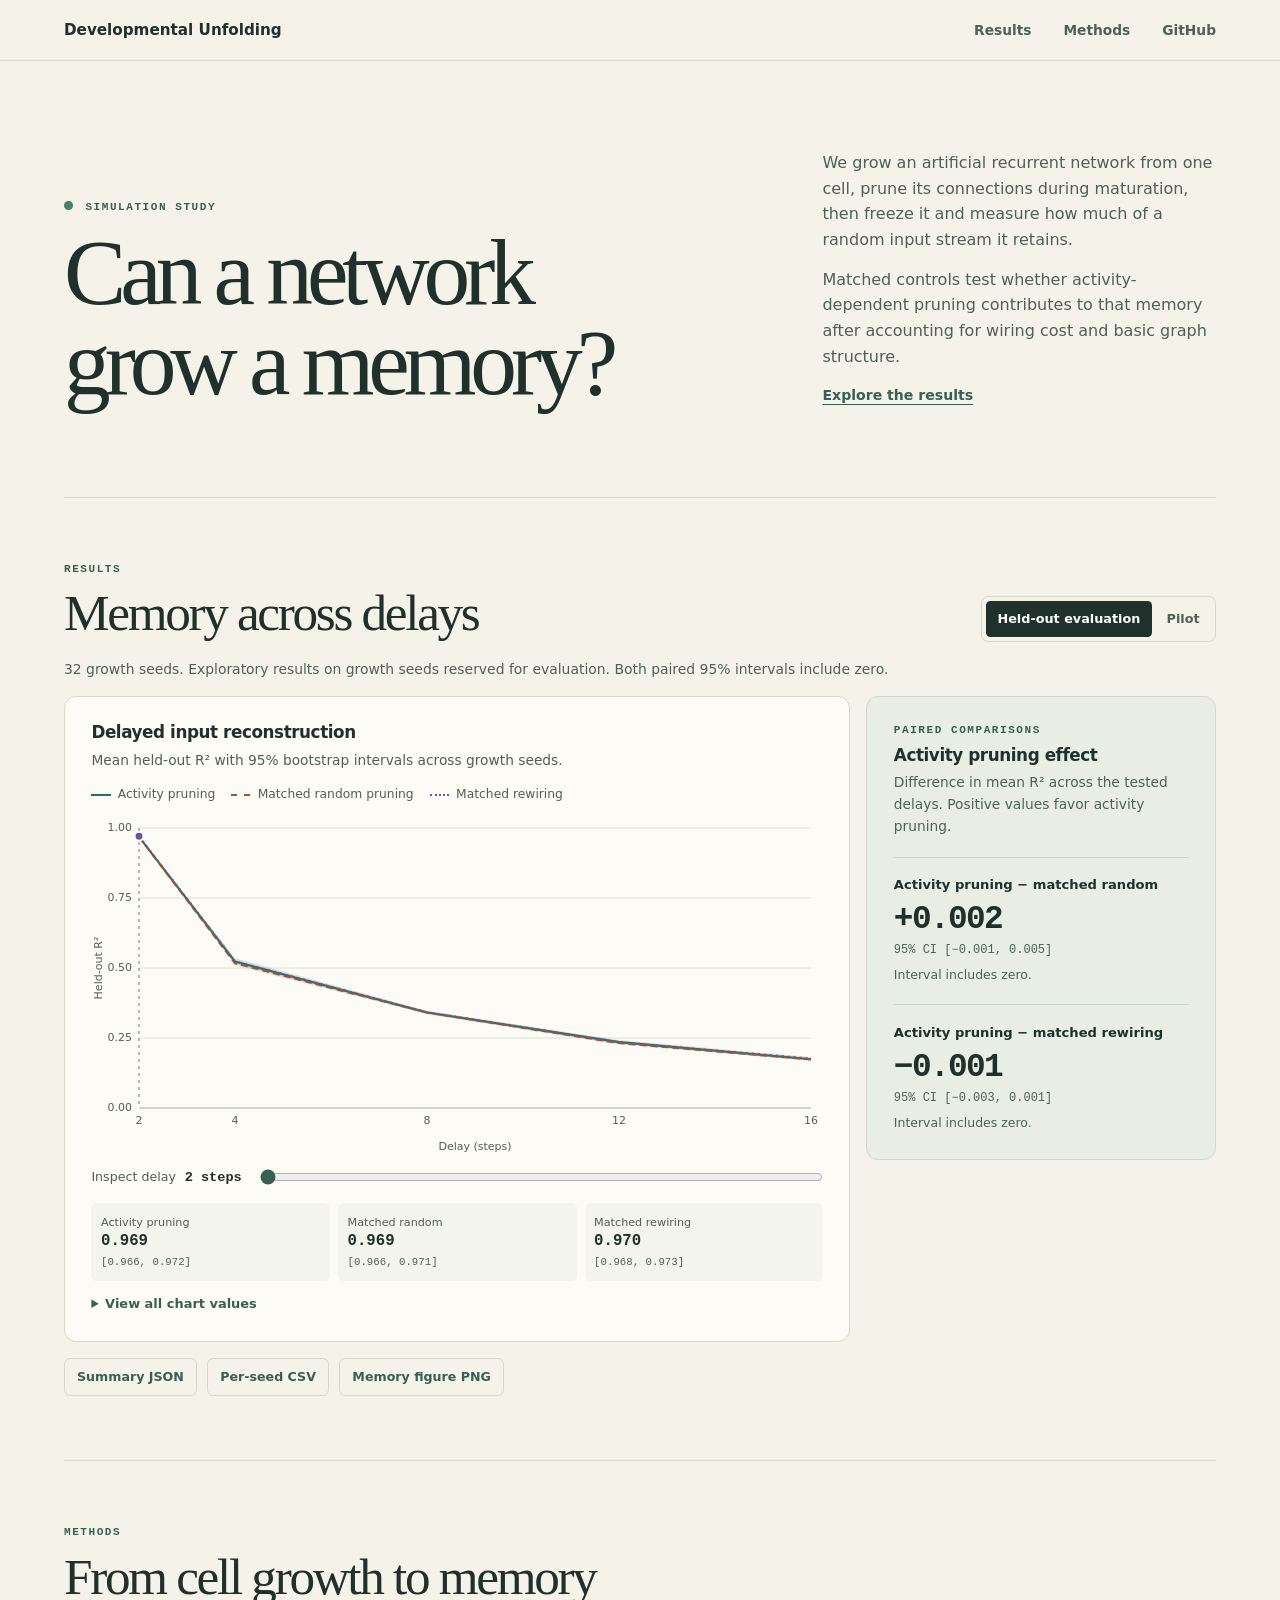
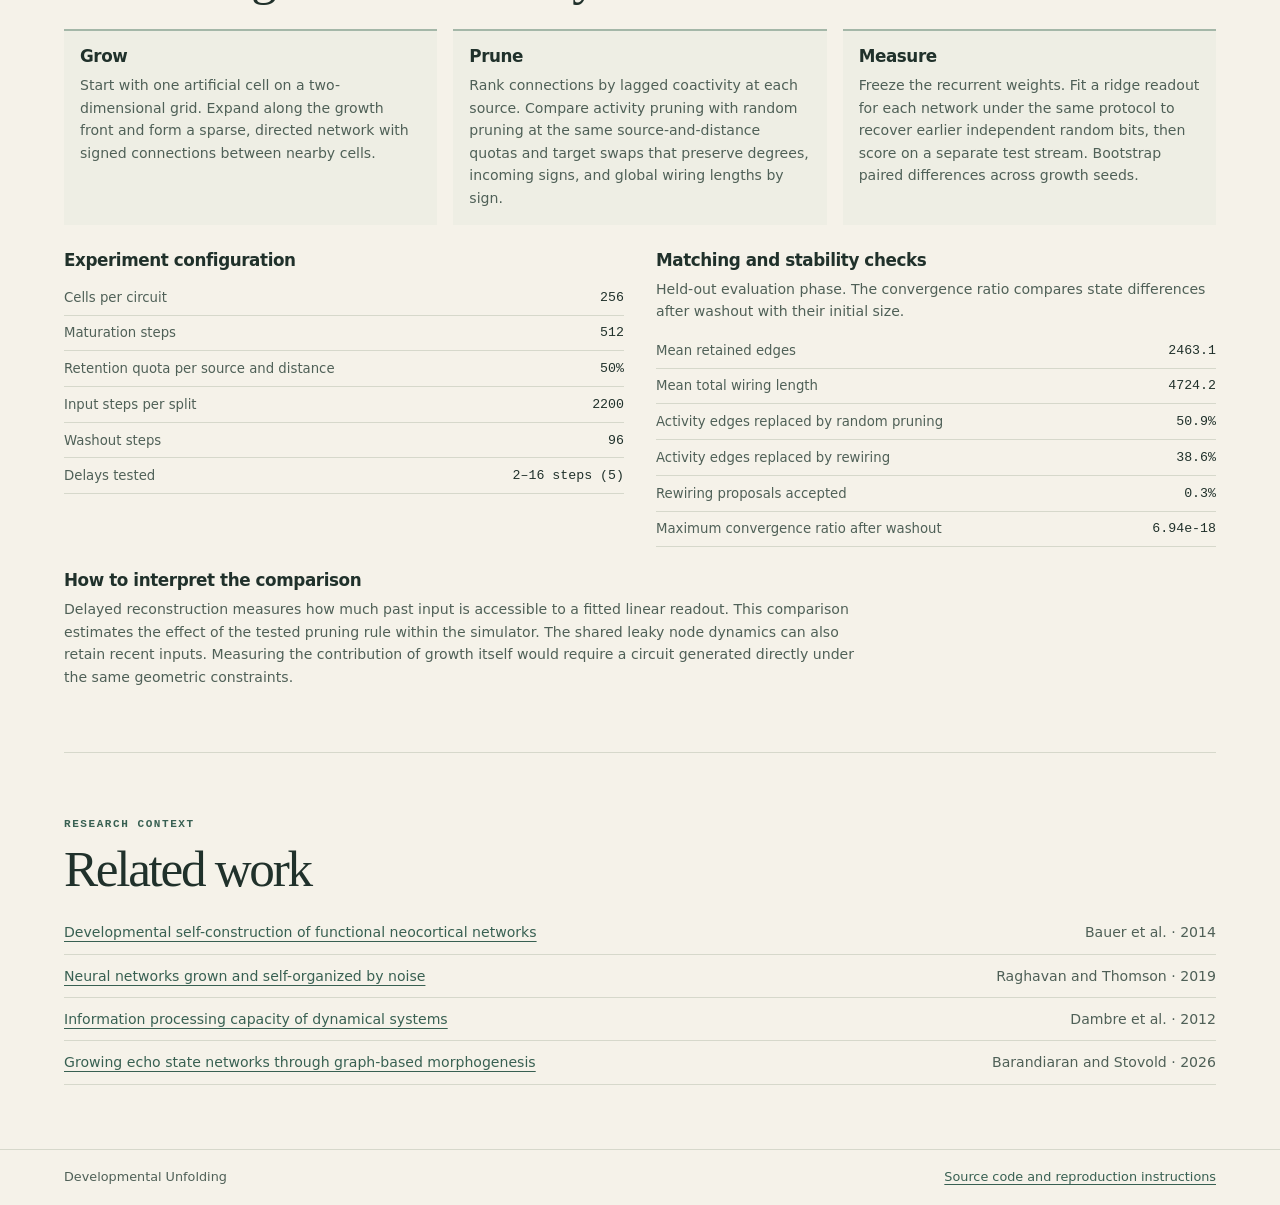
==== docs/index.html @ 9f4c49a3 "Implement developmental pruning memory experiment and report" ====
<!doctype html>
<html lang="en">
<head>
  <meta charset="utf-8">
  <meta name="viewport" content="width=device-width, initial-scale=1">
  <meta name="theme-color" content="#f5f2e9">
  <meta name="description" content="A reproducible simulation study of how local developmental rules shape short-term memory in artificial recurrent networks.">
  <title>Developmental Unfolding · Research Report</title>
  <link rel="stylesheet" href="styles.css">
  <script src="app.js" defer></script>
</head>
<body>
  <a class="skip-link" href="#main">Skip to content</a>
  <header class="site-header" id="top">
    <div class="shell header-inner">
      <a href="#top" class="site-name">Developmental Unfolding</a>
      <nav aria-label="Report sections">
        <a href="#results">Results</a>
        <a href="#methods">Methods</a>
        <a href="https://github.com/statsleelab/developmental-unfolding">GitHub</a>
      </nav>
    </div>
  </header>

  <main id="main" class="shell">
    <section class="intro" aria-labelledby="title">
      <div class="intro-title">
        <p class="eyebrow"><span class="status-dot" aria-hidden="true"></span> Simulation study</p>
        <h1 id="title">Can a network<br class="title-break"> grow a memory?</h1>
      </div>
      <div class="abstract">
        <p>We grow an artificial recurrent network from one cell, prune its connections during maturation, then freeze it and measure how much of a random input stream it retains.</p>
        <p>Matched controls test whether activity-dependent pruning contributes to that memory after accounting for wiring cost and basic graph structure.</p>
        <a class="text-link" href="#results">Explore the results</a>
      </div>
    </section>

    <section class="results" id="results" aria-labelledby="results-heading">
      <div class="section-heading">
        <div>
          <p class="eyebrow">Results</p>
          <h2 id="results-heading">Memory across delays</h2>
        </div>
        <div class="phase-picker" aria-label="Experiment phase">
          <button type="button" id="evaluation-button" aria-pressed="true">Held-out evaluation</button>
          <button type="button" id="pilot-button" aria-pressed="false">Pilot</button>
        </div>
      </div>
      <p id="data-status" class="data-status" role="status">Loading experiment results…</p>
      <div id="results-content" hidden>
        <p class="experiment-note" id="experiment-note" aria-live="polite"></p>
        <div class="result-grid">
          <div class="chart-card" aria-labelledby="chart-title">
            <div class="chart-heading">
              <div>
                <h3 id="chart-title">Delayed input reconstruction</h3>
                <p>Mean held-out R² with 95% bootstrap intervals across growth seeds.</p>
              </div>
            </div>
            <ul class="legend" aria-label="Chart legend">
              <li><span class="swatch activity" aria-hidden="true"></span>Activity pruning</li>
              <li><span class="swatch random" aria-hidden="true"></span>Matched random pruning</li>
              <li><span class="swatch rewired" aria-hidden="true"></span>Matched rewiring</li>
            </ul>
            <canvas id="memory-chart" aria-hidden="true"></canvas>
            <div class="delay-control">
              <label for="delay-slider">Inspect delay <output id="delay-value" for="delay-slider"></output></label>
              <input type="range" id="delay-slider" min="0" max="1" value="0" step="1">
            </div>
            <div class="delay-values" id="delay-scores" aria-live="polite"></div>
            <details>
              <summary>View all chart values</summary>
              <div class="table-scroll" tabindex="0" role="region" aria-label="Scrollable memory values table">
                <table>
                  <caption>Mean R² and 95% bootstrap intervals by delay.</caption>
                  <thead><tr><th scope="col">Delay</th><th scope="col">Activity pruning</th><th scope="col">Matched random</th><th scope="col">Matched rewiring</th></tr></thead>
                  <tbody id="curve-rows"></tbody>
                </table>
              </div>
            </details>
          </div>

          <aside class="contrast-card" aria-labelledby="contrasts-heading">
            <p class="eyebrow">Paired comparisons</p>
            <h3 id="contrasts-heading">Activity pruning effect</h3>
            <p>Difference in mean R² across the tested delays. Positive values favor activity pruning.</p>
            <div id="contrast-values" aria-live="polite"></div>
          </aside>
        </div>
        <div class="downloads" aria-label="Experiment downloads">
          <a href="results.json" download>Summary JSON</a>
          <a href="seed-results.csv" download>Per-seed CSV</a>
          <a href="memory-curve.png" download>Memory figure PNG</a>
        </div>
      </div>
      <noscript><p>JavaScript is required for the interactive results. <a href="results.json">Open the summary JSON</a> or <a href="seed-results.csv">download the per-seed results</a>.</p></noscript>
    </section>

    <section class="methods" id="methods" aria-labelledby="methods-heading">
      <p class="eyebrow">Methods</p>
      <h2 id="methods-heading">From cell growth to memory</h2>
      <ol class="method-list">
        <li>
          <h3>Grow</h3>
          <p>Start with one artificial cell on a two-dimensional grid. Expand along the growth front and form a sparse, directed network with signed connections between nearby cells.</p>
        </li>
        <li>
          <h3>Prune</h3>
          <p>Rank connections by lagged coactivity at each source. Compare activity pruning with random pruning at the same source-and-distance quotas and target swaps that preserve degrees, incoming signs, and global wiring lengths by sign.</p>
        </li>
        <li>
          <h3>Measure</h3>
          <p>Freeze the recurrent weights. Fit a ridge readout for each network under the same protocol to recover earlier independent random bits, then score on a separate test stream. Bootstrap paired differences across growth seeds.</p>
        </li>
      </ol>
      <div class="method-details">
        <div>
          <h3>Experiment configuration</h3>
          <dl id="config-values" class="info-list"></dl>
        </div>
        <div>
          <h3>Matching and stability checks</h3>
          <p class="method-caption" id="diagnostic-note">Diagnostics follow the selected experiment phase.</p>
          <dl id="diagnostic-values" class="info-list"></dl>
        </div>
      </div>
      <div class="interpretation">
        <h3>How to interpret the comparison</h3>
        <p>Delayed reconstruction measures how much past input is accessible to a fitted linear readout. This comparison estimates the effect of the tested pruning rule within the simulator. The shared leaky node dynamics can also retain recent inputs. Measuring the contribution of growth itself would require a circuit generated directly under the same geometric constraints.</p>
      </div>
    </section>

    <section class="references" aria-labelledby="references-heading">
      <p class="eyebrow">Research context</p>
      <h2 id="references-heading">Related work</h2>
      <ul>
        <li><a href="https://doi.org/10.1371/journal.pcbi.1003994">Developmental self-construction of functional neocortical networks</a><span>Bauer et al. · 2014</span></li>
        <li><a href="https://proceedings.neurips.cc/paper/2019/hash/1e6e0a04d20f50967c64dac2d639a577-Abstract.html">Neural networks grown and self-organized by noise</a><span>Raghavan and Thomson · 2019</span></li>
        <li><a href="https://doi.org/10.1038/srep00514">Information processing capacity of dynamical systems</a><span>Dambre et al. · 2012</span></li>
        <li><a href="https://eprints.whiterose.ac.uk/id/eprint/245447/">Growing echo state networks through graph-based morphogenesis</a><span>Barandiaran and Stovold · 2026</span></li>
      </ul>
    </section>
  </main>

  <footer class="site-footer">
    <div class="shell footer-inner">
      <span>Developmental Unfolding</span>
      <a href="https://github.com/statsleelab/developmental-unfolding">Source code and reproduction instructions</a>
    </div>
  </footer>
</body>
</html>
---- docs/styles.css ----
:root {
  color-scheme: light;
  --page: #f5f2e9;
  --paper: #fdfbf5;
  --ink: #20312b;
  --muted: #4f6057;
  --border: #d6d8cb;
  --accent: #386052;
  --activity: #24725e;
  --random: #a0522d;
  --rewired: #6357a0;
  --serif: Georgia, "Times New Roman", serif;
  --sans: system-ui, -apple-system, BlinkMacSystemFont, "Segoe UI", sans-serif;
  --mono: "IBM Plex Mono", ui-monospace, SFMono-Regular, Consolas, monospace;
}

*, *::before, *::after { box-sizing: border-box; }
html { scroll-padding-top: 1.5rem; }
body { margin: 0; background: var(--page); color: var(--ink); font: 1rem/1.6 var(--sans); }
a { color: var(--accent); text-underline-offset: .25em; }
a:hover { color: var(--ink); }
button, input { font: inherit; }
button { cursor: pointer; }
:focus-visible { outline: 2px solid var(--accent); outline-offset: 4px; }
h1, h2, h3, p, ul, ol, dl { margin: 0; }
h1, h2, h3 { line-height: 1.12; }
[hidden] { display: none !important; }

.shell { width: min(100% - 3rem, 72rem); margin-inline: auto; }
.skip-link { position: fixed; z-index: 2; top: .75rem; left: .75rem; padding: .5rem 1rem; background: var(--paper); transform: translateY(-200%); }
.skip-link:focus { transform: none; }
.site-header { border-bottom: 1px solid var(--border); }
.header-inner, .footer-inner { display: flex; align-items: center; justify-content: space-between; gap: 1rem; padding-block: 1.1rem; }
.site-name { color: var(--ink); font-weight: 730; font-size: .95rem; text-decoration: none; }
.site-header nav { display: flex; align-items: center; gap: clamp(1rem, 3vw, 2rem); }
.site-header nav a { color: var(--muted); font-size: .86rem; font-weight: 640; text-decoration: none; }
.site-header nav a:hover { color: var(--ink); text-decoration: underline; }

.intro { display: grid; grid-template-columns: minmax(0, 1.5fr) minmax(0, .85fr); gap: 2rem 4rem; align-items: end; padding-block: clamp(3.3rem, 7vw, 6rem); border-bottom: 1px solid var(--border); }
.eyebrow { color: var(--accent); font: 700 .69rem/1.4 var(--mono); letter-spacing: .14em; text-transform: uppercase; }
.status-dot { display: inline-block; width: .55rem; height: .55rem; margin-right: .28rem; border-radius: 50%; background: #448269; }
h1, h2 { font-family: var(--serif); font-weight: 400; }
h1 { margin-top: .8rem; font-size: clamp(3rem, 7.3vw, 6.75rem); line-height: .96; letter-spacing: -.065em; }
h2 { margin-top: .45rem; font-size: clamp(2.05rem, 4vw, 3.25rem); letter-spacing: -.045em; }
h3 { font-size: 1.05rem; font-weight: 720; letter-spacing: -.025em; }
.abstract { color: var(--muted); max-width: 28rem; }
.abstract > * + * { margin-top: .9rem; }
.text-link { display: inline-flex; align-items: center; gap: .6rem; font-size: .88rem; font-weight: 720; }

.results, .methods, .references { padding-block: clamp(2.5rem, 5vw, 4rem); }
.section-heading { display: flex; justify-content: space-between; align-items: end; flex-wrap: wrap; gap: 1.15rem; }
.phase-picker { display: inline-flex; flex-wrap: wrap; gap: .2rem; padding: .24rem; border: 1px solid var(--border); border-radius: .45rem; }
.phase-picker button { border: 0; padding: .48rem .72rem; border-radius: .28rem; background: transparent; color: var(--muted); font-size: .8rem; font-weight: 680; }
.phase-picker button:hover { background: #e8ebe0; color: var(--ink); }
.phase-picker button[aria-pressed="true"] { background: var(--ink); color: white; }
.data-status, .experiment-note { margin-top: 1rem; color: var(--muted); font-size: .87rem; }
.result-grid { display: grid; grid-template-columns: minmax(0, 2.25fr) minmax(16rem, 1fr); gap: 1rem; margin-top: 1rem; align-items: start; }
.chart-card, .contrast-card { padding: clamp(1rem, 3vw, 1.65rem); border: 1px solid var(--border); border-radius: .75rem; }
.chart-card { background: var(--paper); }
.chart-heading p, .contrast-card > p:not(.eyebrow) { font-size: .86rem; color: var(--muted); margin-top: .4rem; }
.legend { display: flex; gap: .45rem 1rem; flex-wrap: wrap; margin-top: .9rem; list-style: none; padding: 0; }
.legend li { display: flex; gap: .45rem; align-items: center; color: var(--muted); font-size: .77rem; }
.swatch { display: inline-block; width: 1.2rem; border-top: 2px solid currentColor; }
.swatch.activity { color: var(--activity); }
.swatch.random { color: var(--random); border-top-style: dashed; }
.swatch.rewired { color: var(--rewired); border-top-style: dotted; }
#memory-chart { display: block; width: 100%; height: clamp(14rem, 29vw, 21rem); margin-top: .7rem; cursor: crosshair; }
.delay-control { display: grid; grid-template-columns: auto minmax(6rem, 1fr); gap: .5rem 1.15rem; align-items: center; margin-top: .55rem; }
.delay-control label { font-size: .79rem; color: var(--muted); }
.delay-control output { padding-inline-start: .35em; color: var(--ink); font: 700 .85rem var(--mono); }
.delay-control input { min-width: 0; width: 100%; margin: 0; accent-color: var(--accent); min-height: 2rem; }
.delay-values { display: grid; grid-template-columns: repeat(3, minmax(0, 1fr)); gap: .5rem; margin-top: .65rem; }
.delay-score { padding: .65rem .6rem; min-width: 0; background: #f3f4ec; border-radius: .35rem; color: var(--muted); font-size: .7rem; }
.delay-score strong { display: block; color: var(--ink); font: 650 .98rem/1.4 var(--mono); font-variant-numeric: tabular-nums; }
.delay-score > span { display: block; }
.delay-score .delay-interval { margin-top: .12rem; font: .67rem/1.45 var(--mono); }
details { margin-top: .8rem; }
summary { width: fit-content; color: var(--accent); cursor: pointer; font-size: .81rem; font-weight: 680; }
.table-scroll { margin-top: .65rem; max-width: 100%; overflow-x: auto; }
table { width: 100%; border-collapse: collapse; font-size: .76rem; }
caption { text-align: left; color: var(--muted); padding-bottom: .35rem; }
th, td { padding: .45rem .5rem; border-bottom: 1px solid var(--border); text-align: left; }
td { font-variant-numeric: tabular-nums; white-space: nowrap; }
.contrast-card { background: #e8eee4; }
.contrast-card h3 { margin-top: .45rem; }
.contrast-item { margin-top: 1.2rem; padding-top: 1.05rem; border-top: 1px solid #cbd7ca; }
.contrast-item h4 { margin: 0; font-size: .82rem; font-weight: 680; }
.contrast-mean { margin-top: .22rem; font: 650 clamp(1.4rem, 3vw, 2.05rem)/1.3 var(--mono); letter-spacing: -.05em; }
.contrast-interval { color: var(--muted); font: .75rem/1.5 var(--mono); }
.contrast-comment { margin-top: .35rem; color: var(--muted); font-size: .78rem; }
.downloads { display: flex; flex-wrap: wrap; gap: .65rem; margin-top: 1rem; }
.downloads a { padding: .5rem .75rem; border: 1px solid var(--border); border-radius: .4rem; font-size: .79rem; font-weight: 650; text-decoration: none; }
.downloads a:hover { background: var(--paper); }
.downloads a span { margin-left: .35rem; }

.methods, .references { border-top: 1px solid var(--border); }
.method-list { display: grid; grid-template-columns: repeat(3, minmax(0, 1fr)); gap: 1rem; list-style: none; padding: 0; margin-top: 1.5rem; }
.method-list li { padding: 1rem; border-top: 2px solid #a4b7a8; background: #eeeee4; }
.method-list p, .method-caption, .interpretation p { margin-top: .5rem; color: var(--muted); font-size: .88rem; }
.method-details { display: grid; grid-template-columns: 1fr 1fr; gap: 1.3rem 2rem; margin-top: 1.6rem; }
.info-list { margin-top: .65rem; }
.info-list > div { display: flex; justify-content: space-between; gap: .55rem; padding-block: .42rem; border-bottom: 1px solid var(--border); font-size: .83rem; }
.info-list dt { color: var(--muted); }
.info-list dd { margin: 0; font-family: var(--mono); text-align: right; }
.interpretation { max-width: 51rem; margin-top: 1.5rem; }
.references ul { margin-top: .9rem; list-style: none; padding: 0; }
.references li { display: flex; justify-content: space-between; flex-wrap: wrap; gap: .1rem .7rem; padding-block: .62rem; border-bottom: 1px solid var(--border); font-size: .88rem; }
.references li > span { color: var(--muted); white-space: nowrap; }
.site-footer { border-top: 1px solid var(--border); }
.footer-inner { color: var(--muted); font-size: .8rem; }

@media (max-width: 59rem) {
  .intro { gap: 1.75rem 2rem; grid-template-columns: minmax(0, 1.3fr) minmax(0, 1fr); }
  .result-grid { grid-template-columns: minmax(0, 1.8fr) minmax(14rem, 1fr); }
}

@media (max-width: 43rem) {
  .shell { width: calc(100% - 2rem); }
  .intro, .result-grid, .method-list, .method-details { grid-template-columns: 1fr; }
  .intro { padding-block: 3rem; }
  .header-inner { flex-wrap: wrap; gap: .35rem 1rem; padding-block: .65rem; }
  .site-header nav a { display: inline-block; padding-block: .28rem; }
  #contrast-values { display: grid; grid-template-columns: 1fr 1fr; gap: .8rem; }
  .footer-inner { flex-wrap: wrap; gap: .35rem 1rem; }
}

@media (max-width: 24rem) {
  .title-break { display: none; }
  .delay-values { grid-template-columns: 1fr; }
  .delay-score { display: grid; grid-template-columns: minmax(0, 1fr) auto; align-items: start; gap: .1rem .4rem; }
  .delay-score .delay-interval { grid-column: span 2; }
}
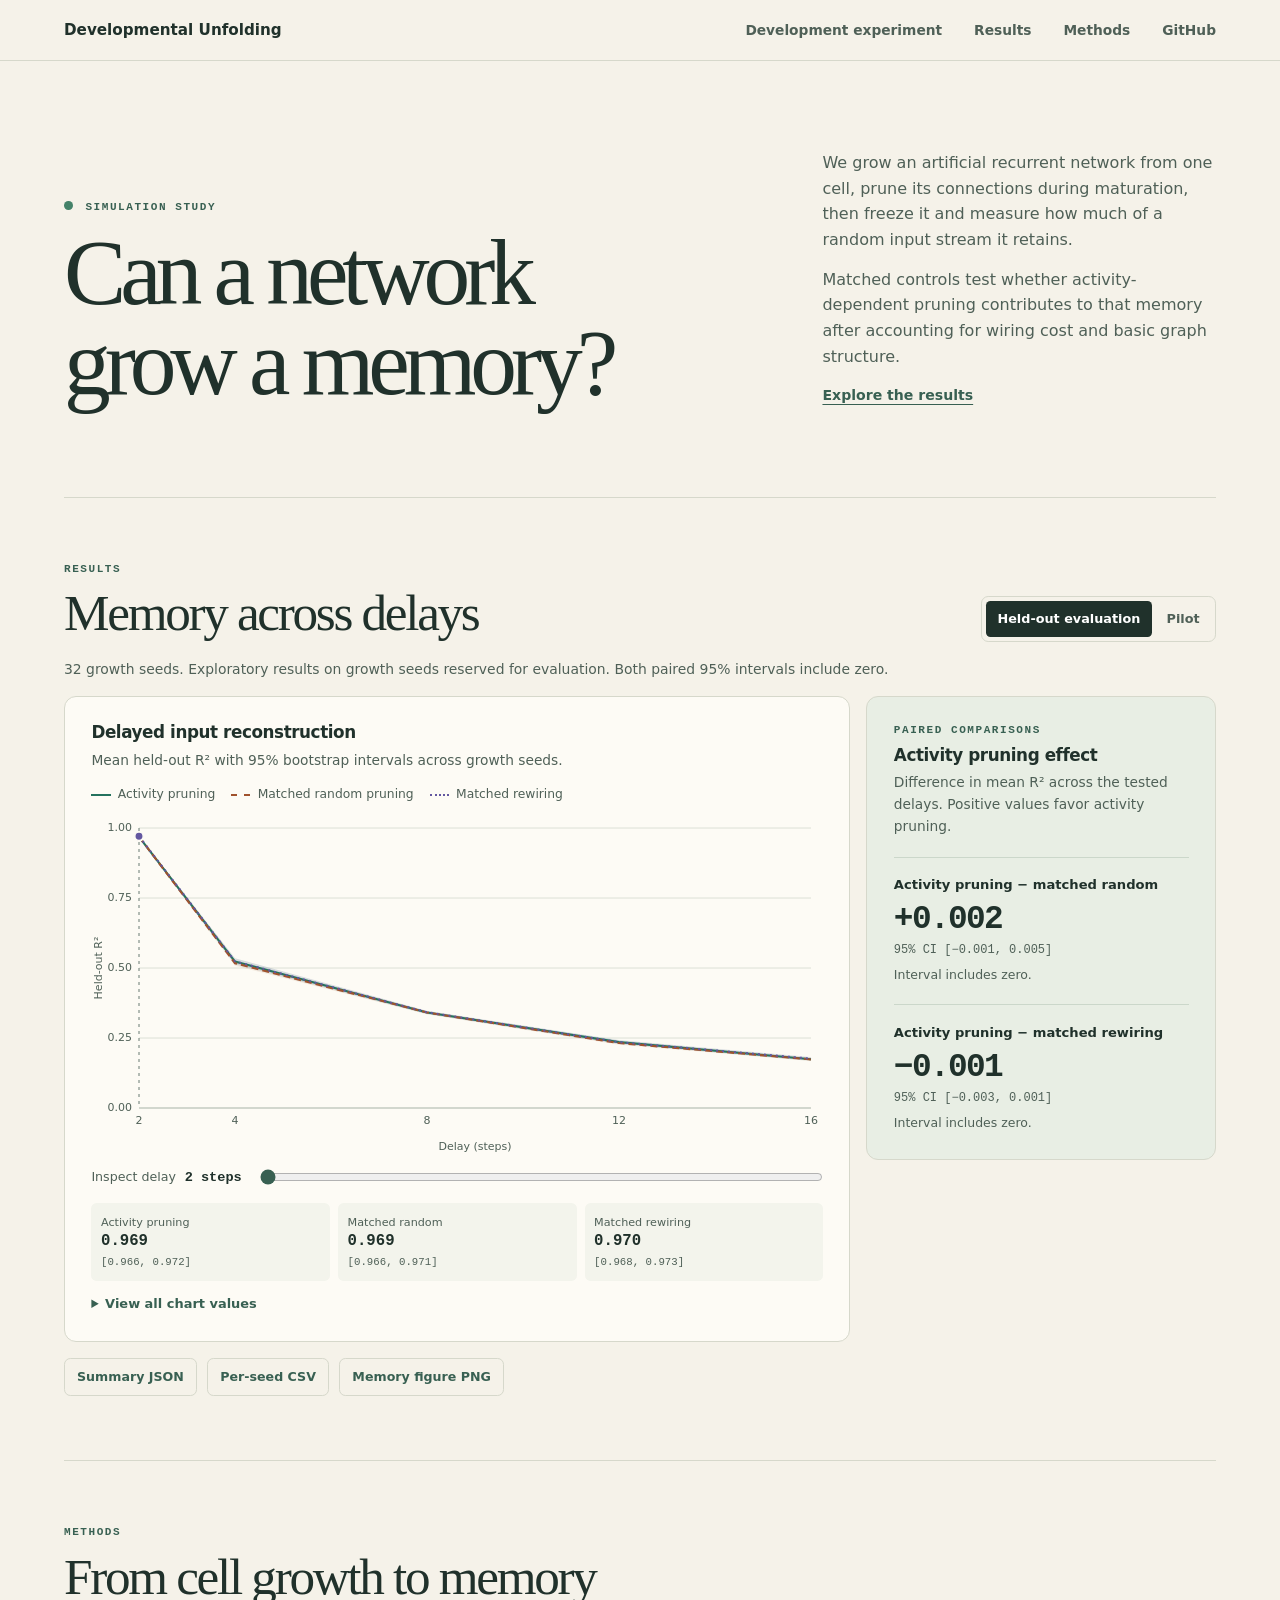
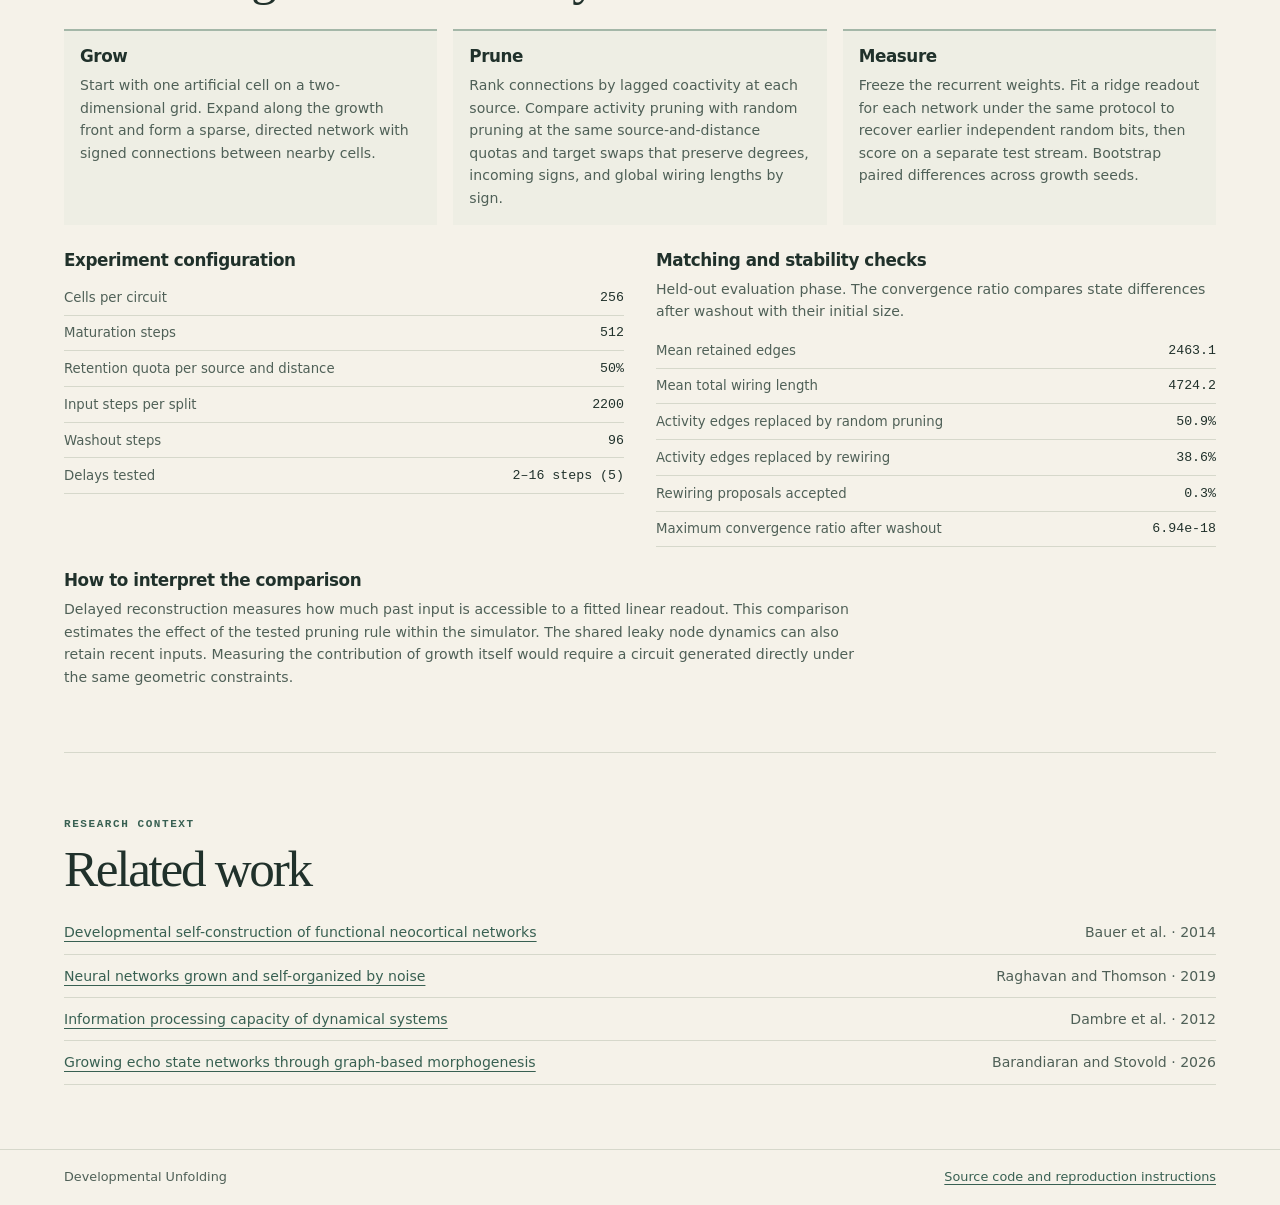
==== commit cd3f565e: "Test local differentiation and developmental wiring" ====
--- a/docs/index.html
+++ b/docs/index.html
@@ -15,6 +15,7 @@
     <div class="shell header-inner">
       <a href="#top" class="site-name">Developmental Unfolding</a>
       <nav aria-label="Report sections">
+        <a href="development.html">Development experiment</a>
         <a href="#results">Results</a>
         <a href="#methods">Methods</a>
         <a href="https://github.com/statsleelab/developmental-unfolding">GitHub</a>
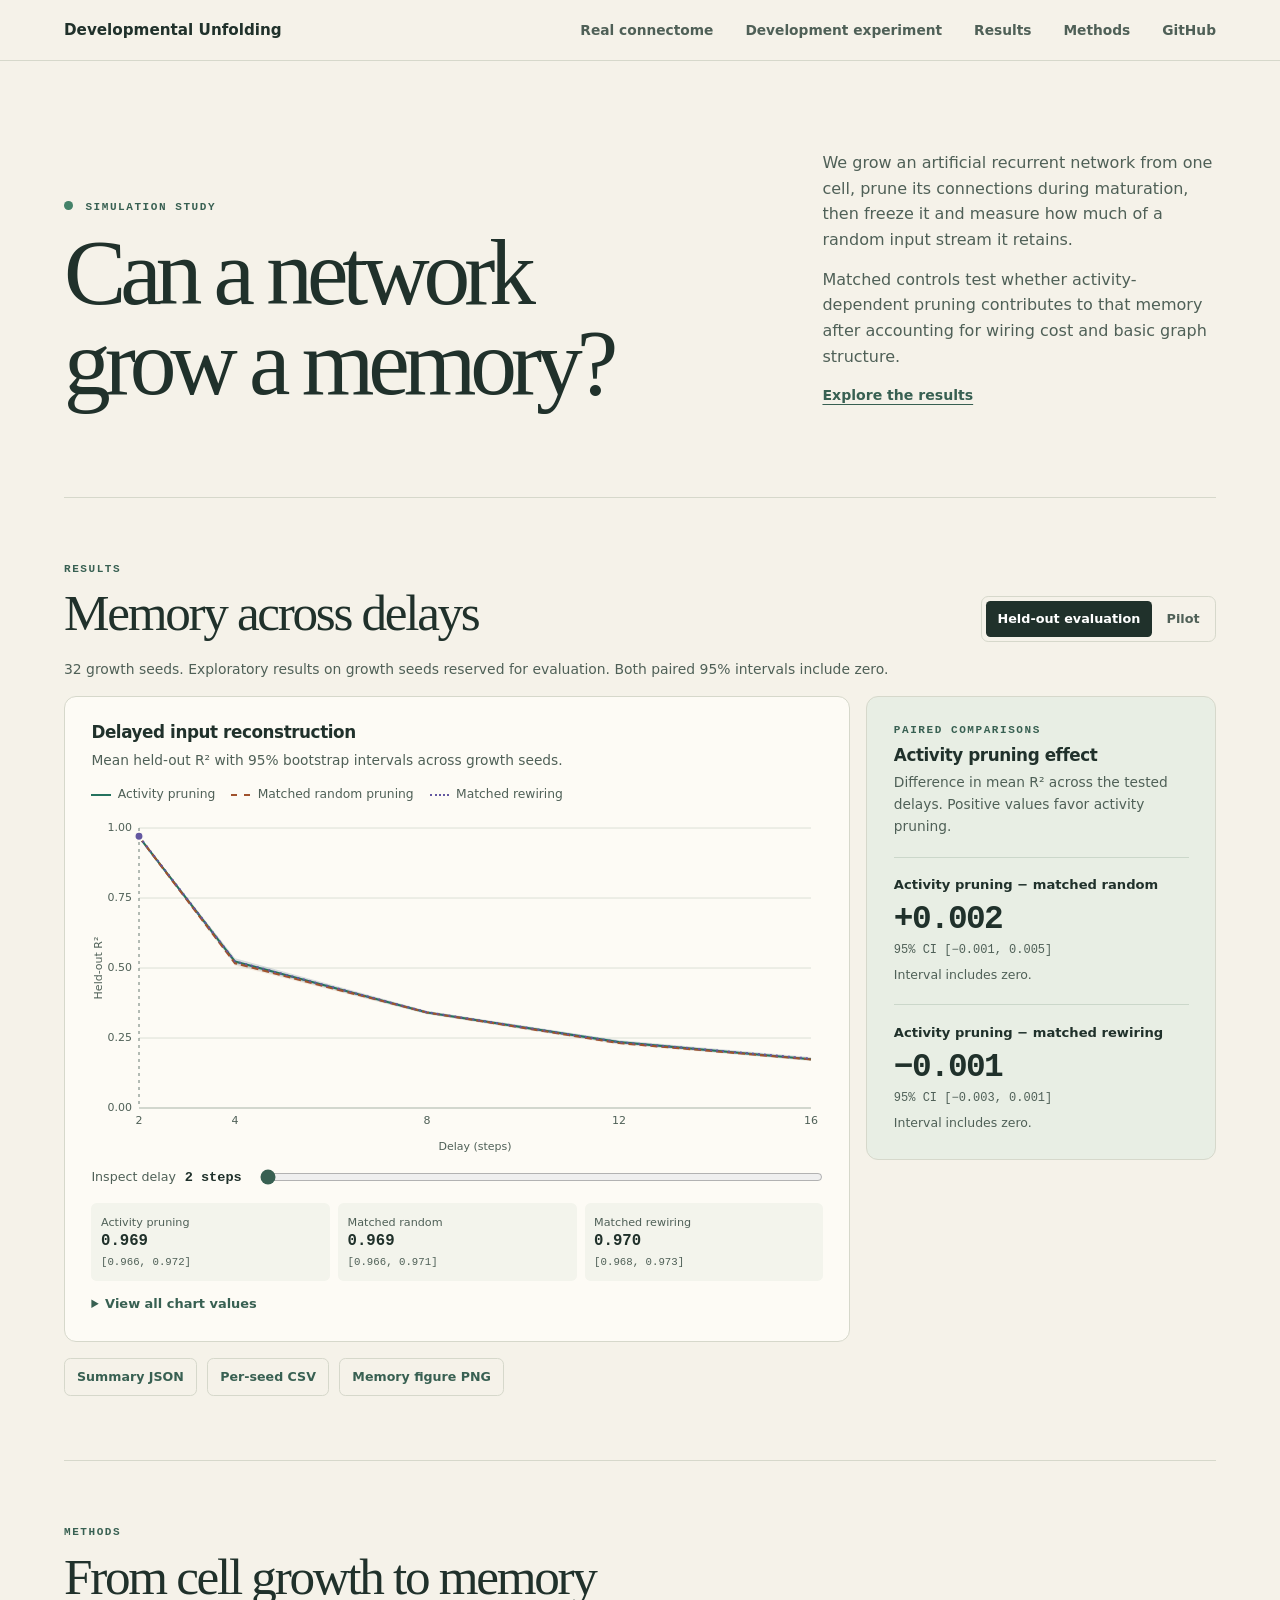
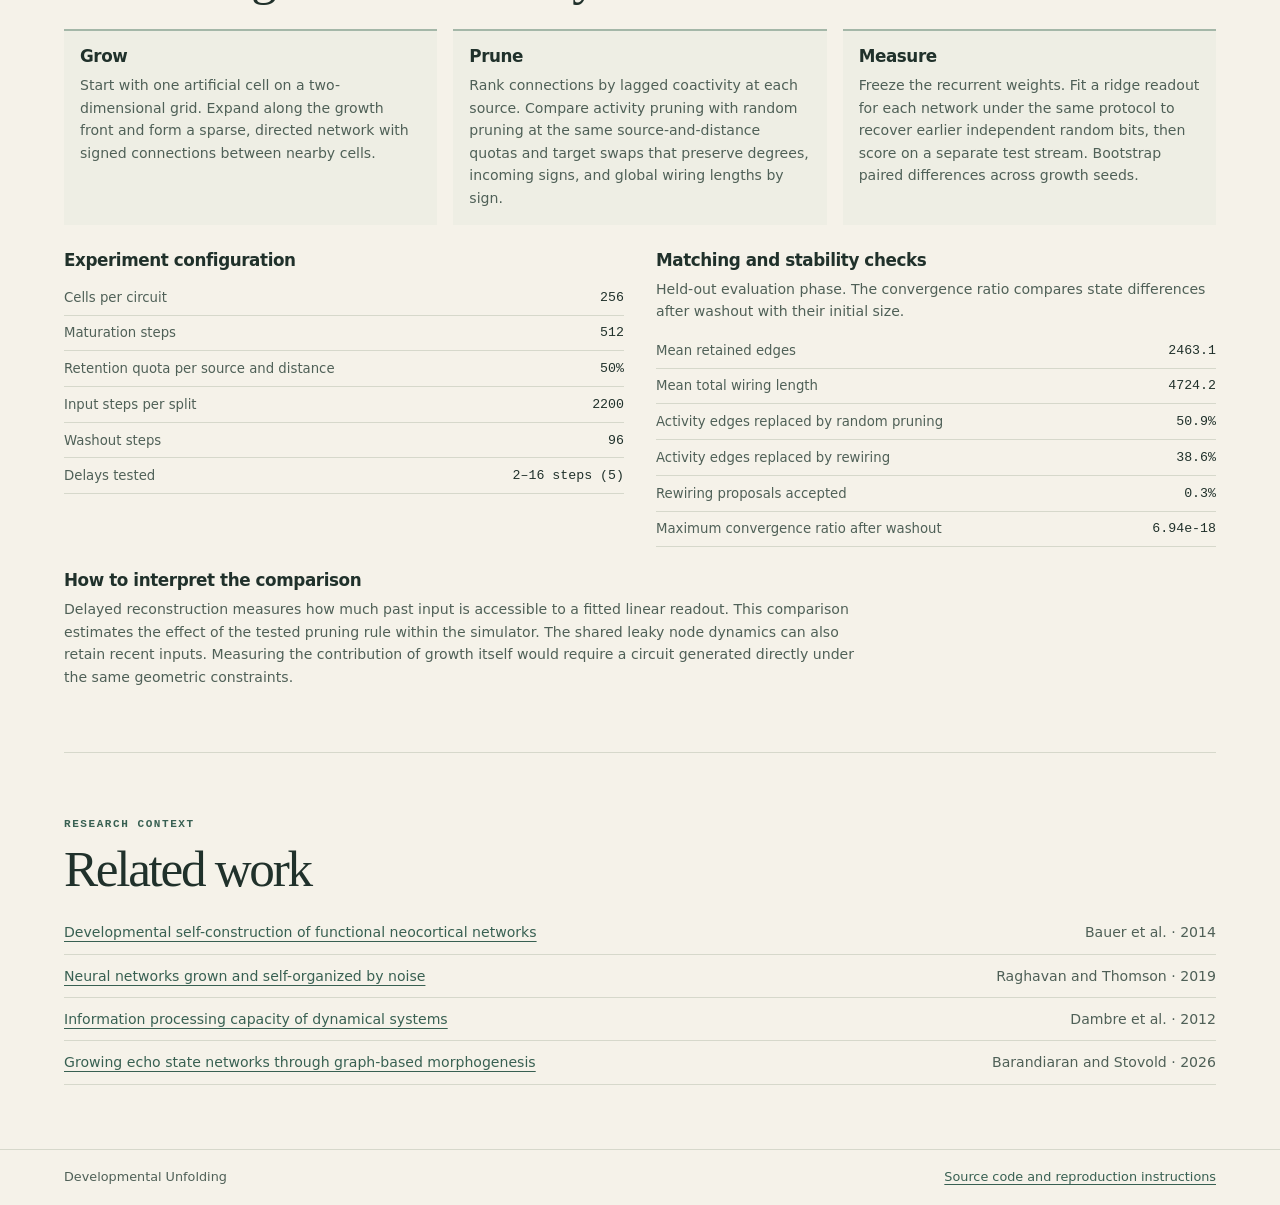
==== commit 87b24d6d: "Benchmark embryonic expression against real connectome contacts" ====
--- a/docs/index.html
+++ b/docs/index.html
@@ -15,6 +15,7 @@
     <div class="shell header-inner">
       <a href="#top" class="site-name">Developmental Unfolding</a>
       <nav aria-label="Report sections">
+        <a href="connectome.html">Real connectome</a>
         <a href="development.html">Development experiment</a>
         <a href="#results">Results</a>
         <a href="#methods">Methods</a>
